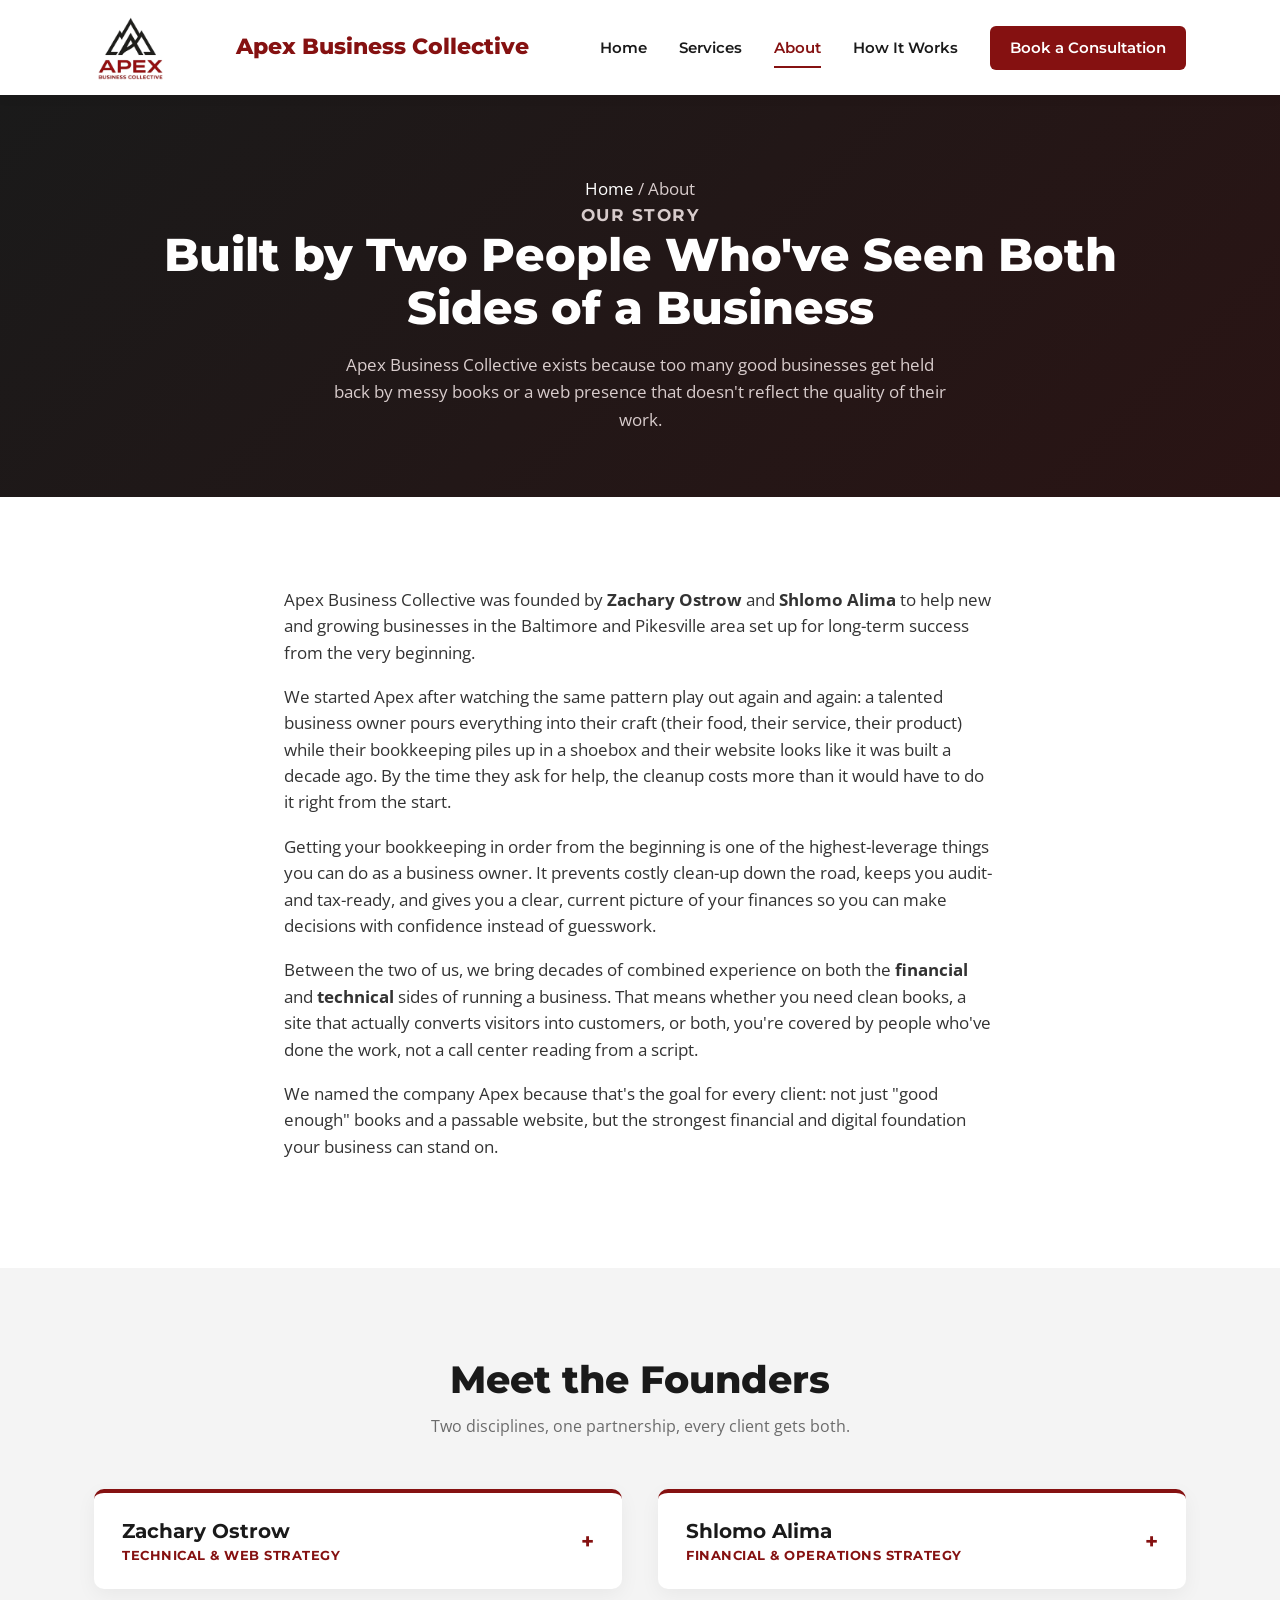
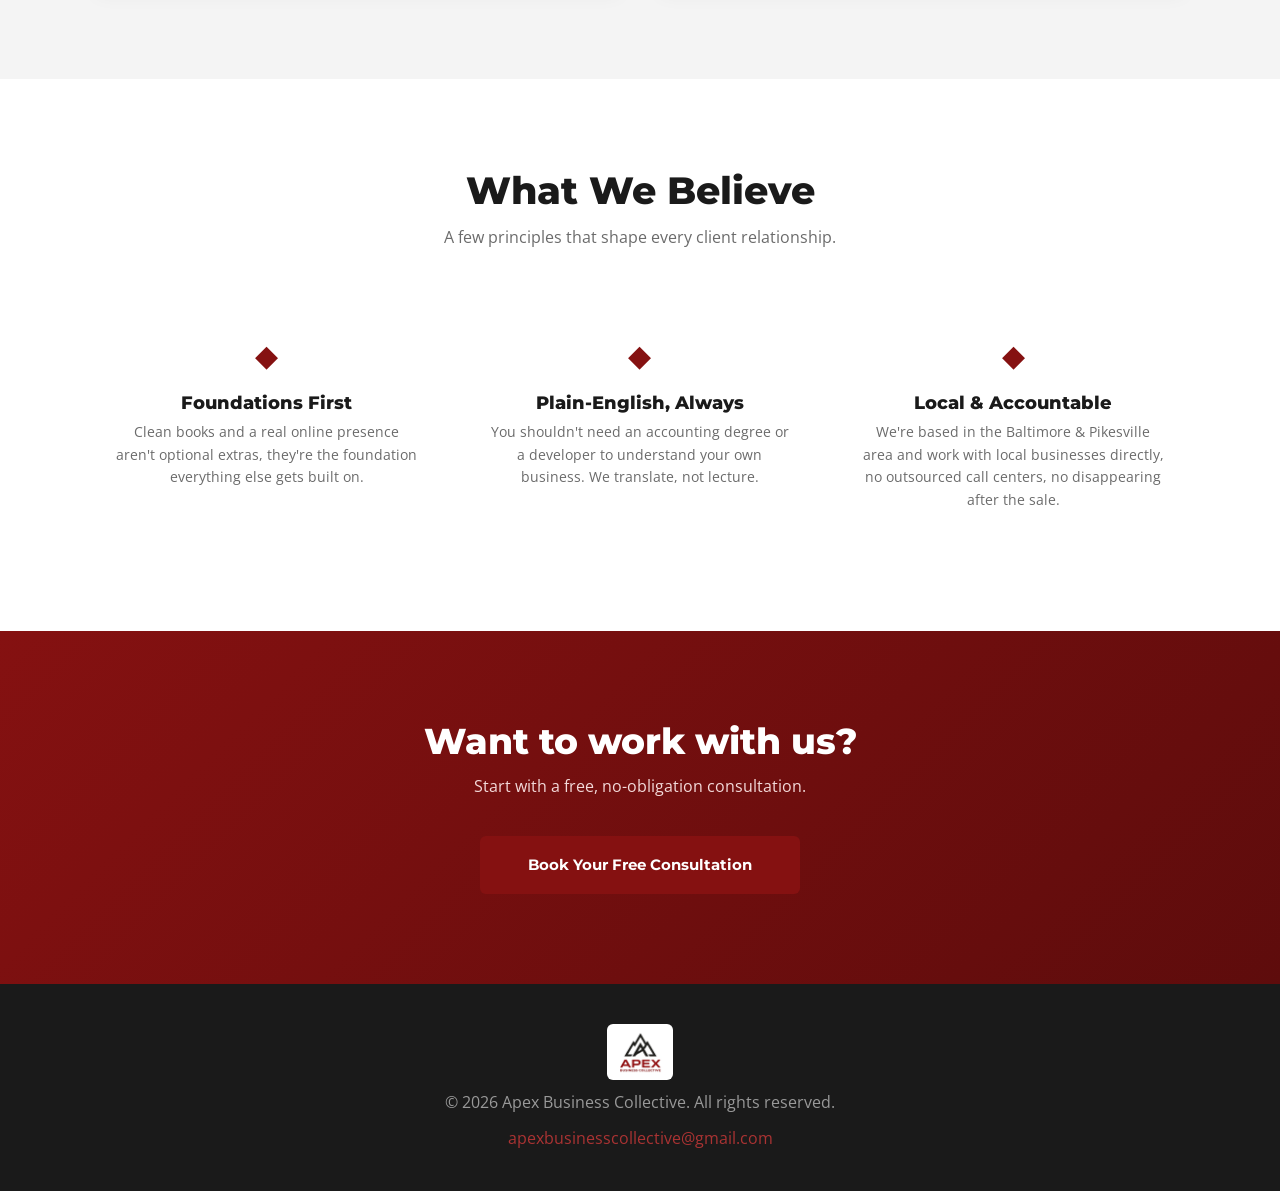
==== about.html @ ff61e94d "Add files via upload" ====
<!DOCTYPE html>
<html lang="en">
<head>
<meta charset="UTF-8">
<meta name="viewport" content="width=device-width, initial-scale=1.0">
<title>About Us | Apex Business Collective</title>
<meta name="description" content="Meet the founders of Apex Business Collective and learn why we help Baltimore & Pikesville businesses build strong financial and online foundations.">
<link rel="icon" href="assets/apex-logo.png">
<link rel="preconnect" href="https://fonts.googleapis.com">
<link href="https://fonts.googleapis.com/css2?family=Montserrat:wght@400;500;600;700;800&family=Open+Sans:wght@400;500;600&display=swap" rel="stylesheet">
<link rel="stylesheet" href="styles.css">
</head>
<body>

<header class="site-header" id="top">
  <div class="container header-inner">
    <a href="index.html" class="brand-logo-link">
      <img src="assets/apex-logo.png" alt="Apex Business Collective logo" class="brand-logo">
    </a>
    <a href="index.html" class="brand-text">Apex Business Collective</a>
    <div class="nav-wrapper">
    <nav class="main-nav" id="main-nav">
      <a href="index.html">Home</a>
      <a href="services.html">Services</a>
      <a href="about.html" class="active">About</a>
      <a href="process.html">How It Works</a>
      <a href="https://calendar.app.google/qiCQmTre6KqLzsWX6" class="nav-cta" target="_blank" rel="noopener">Book a Consultation</a>
    </nav>
    <button class="nav-toggle" id="nav-toggle" aria-label="Toggle navigation" aria-expanded="false">
      <span></span><span></span><span></span>
    </button>
    </div>
  </div>
</header>

<main>

  <section class="page-hero">
    <div class="container">
      <p class="breadcrumb"><a href="index.html">Home</a> / About</p>
      <p class="page-hero-eyebrow">Our Story</p>
      <h1>Built by Two People Who've Seen Both Sides of a Business</h1>
      <p>Apex Business Collective exists because too many good businesses get held back by messy books or a web presence that doesn't reflect the quality of their work.</p>
    </div>
  </section>

  <section class="story">
    <div class="container story-inner reveal">
      <p>Apex Business Collective was founded by <strong>Zachary Ostrow</strong> and <strong>Shlomo Alima</strong> to help new and growing businesses in the Baltimore and Pikesville area set up for long-term success from the very beginning.</p>
      <p>We started Apex after watching the same pattern play out again and again: a talented business owner pours everything into their craft (their food, their service, their product) while their bookkeeping piles up in a shoebox and their website looks like it was built a decade ago. By the time they ask for help, the cleanup costs more than it would have to do it right from the start.</p>
      <p>Getting your bookkeeping in order from the beginning is one of the highest-leverage things you can do as a business owner. It prevents costly clean-up down the road, keeps you audit- and tax-ready, and gives you a clear, current picture of your finances so you can make decisions with confidence instead of guesswork.</p>
      <p>Between the two of us, we bring decades of combined experience on both the <strong>financial</strong> and <strong>technical</strong> sides of running a business. That means whether you need clean books, a site that actually converts visitors into customers, or both, you're covered by people who've done the work, not a call center reading from a script.</p>
      <p>We named the company Apex because that's the goal for every client: not just "good enough" books and a passable website, but the strongest financial and digital foundation your business can stand on.</p>
    </div>
  </section>

  <section class="founders-detail">
    <div class="container">
      <h2 class="section-title reveal">Meet the Founders</h2>
      <p class="section-sub reveal">Two disciplines, one partnership, every client gets both.</p>
      <div class="founder-detail-grid reveal-stagger">
        <div class="faq-item founder-item reveal-item">
          <button class="faq-question founder-question">
            <span>
              <span class="founder-name">Zachary Ostrow</span>
              <span class="founder-role">Technical &amp; Web Strategy</span>
            </span>
            <span class="faq-plus">+</span>
          </button>
          <div class="faq-answer">
            <p>Zachary has spent more than six years working with bookkeeping firms across Maryland, with a focus on bringing new technology and modern tools into the bookkeeping space. His goal has always been to help business owners stay organized while truly understanding the financial story behind their numbers.</p>
            <p>At Apex, Zachary applies that same mindset to the websites and digital systems we build for clients, using the right tools to make a business easier to run and easier to understand from the outside looking in.</p>
          </div>
        </div>
        <div class="faq-item founder-item reveal-item">
          <button class="faq-question founder-question">
            <span>
              <span class="founder-name">Shlomo Alima</span>
              <span class="founder-role">Financial &amp; Operations Strategy</span>
            </span>
            <span class="faq-plus">+</span>
          </button>
          <div class="faq-answer">
            <p>Shlomo has worked in financial roles, as both a bookkeeper and a Chief Financial Officer, for more than 30 years. Throughout his career he has brought that expertise to small businesses, local restaurants, and non-profits, helping them understand and grow their organizations from a financial standpoint.</p>
            <p>More than a decade ago, Shlomo turned his focus toward small business bookkeeping, committed to providing steady support, guidance, and knowledge to business owners, especially those just getting started. Apex Business Collective carries that commitment forward: the name is a nod to Shlomo's long-standing practice, ABC, Accounting and Business Consulting.</p>
          </div>
        </div>
      </div>
    </div>
  </section>

  <section class="values-band">
    <div class="container">
      <h2 class="section-title reveal">What We Believe</h2>
      <p class="section-sub reveal">A few principles that shape every client relationship.</p>
      <div class="value-grid reveal-stagger">
        <div class="value-card reveal-item">
          <div class="value-icon">◆</div>
          <h3>Foundations First</h3>
          <p>Clean books and a real online presence aren't optional extras, they're the foundation everything else gets built on.</p>
        </div>
        <div class="value-card reveal-item">
          <div class="value-icon">◆</div>
          <h3>Plain-English, Always</h3>
          <p>You shouldn't need an accounting degree or a developer to understand your own business. We translate, not lecture.</p>
        </div>
        <div class="value-card reveal-item">
          <div class="value-icon">◆</div>
          <h3>Local &amp; Accountable</h3>
          <p>We're based in the Baltimore &amp; Pikesville area and work with local businesses directly, no outsourced call centers, no disappearing after the sale.</p>
        </div>
      </div>
    </div>
  </section>

  <section class="cta-banner">
    <div class="container cta-inner reveal">
      <h2>Want to work with us?</h2>
      <p>Start with a free, no-obligation consultation.</p>
      <a href="https://calendar.app.google/qiCQmTre6KqLzsWX6" class="btn btn-primary btn-wide" style="max-width:320px; margin: 0 auto; display:block;" target="_blank" rel="noopener">Book Your Free Consultation</a>
    </div>
  </section>

</main>

<footer class="site-footer">
  <div class="container footer-inner">
    <img src="assets/apex-logo.png" alt="Apex Business Collective" class="footer-logo">
    <p>&copy; <span id="year"></span> Apex Business Collective. All rights reserved.</p>
    <p class="footer-email"><a href="mailto:apexbusinesscollective@gmail.com">apexbusinesscollective@gmail.com</a></p>
  </div>
</footer>

<script src="script.js"></script>
</body>
</html>
---- styles.css ----
:root {
  --maroon: #851111;
  --maroon-dark: #5e0c0c;
  --maroon-light: #a33;
  --black: #1a1a1a;
  --gray: #6b6b6b;
  --gray-light: #f4f4f4;
  --white: #ffffff;
  --font-head: 'Montserrat', sans-serif;
  --font-body: 'Open Sans', sans-serif;
}

* { margin: 0; padding: 0; box-sizing: border-box; }

html { scroll-behavior: smooth; }

body {
  font-family: var(--font-body);
  color: var(--black);
  line-height: 1.6;
  background: var(--white);
  opacity: 0;
  transition: opacity 0.35s ease;
}

body.is-loaded { opacity: 1; }
body.is-leaving { opacity: 0; }

/* Scroll-reveal */
.reveal {
  opacity: 0;
  transform: translateY(28px);
  transition: opacity 0.7s ease, transform 0.7s ease;
}

.reveal.in-view {
  opacity: 1;
  transform: translateY(0);
}

.reveal-stagger.in-view .reveal-item {
  opacity: 1;
  transform: translateY(0);
}

.reveal-item {
  opacity: 0;
  transform: translateY(24px);
  transition: opacity 0.6s ease, transform 0.6s ease;
}

.reveal-stagger.in-view .reveal-item:nth-child(1) { transition-delay: 0.05s; }
.reveal-stagger.in-view .reveal-item:nth-child(2) { transition-delay: 0.15s; }
.reveal-stagger.in-view .reveal-item:nth-child(3) { transition-delay: 0.25s; }
.reveal-stagger.in-view .reveal-item:nth-child(4) { transition-delay: 0.35s; }
.reveal-stagger.in-view .reveal-item:nth-child(5) { transition-delay: 0.45s; }
.reveal-stagger.in-view .reveal-item:nth-child(6) { transition-delay: 0.55s; }

img { max-width: 100%; display: block; }

.container {
  max-width: 1140px;
  margin: 0 auto;
  padding: 0 24px;
}

h1, h2, h3, h4 {
  font-family: var(--font-head);
  font-weight: 800;
  line-height: 1.15;
}

a { color: inherit; text-decoration: none; }

/* Header */
.site-header {
  position: sticky;
  top: 0;
  z-index: 100;
  background: var(--white);
  box-shadow: 0 2px 12px rgba(0,0,0,0.06);
}

.header-inner {
  display: flex;
  align-items: center;
  justify-content: space-between;
  height: 95px;
}

.brand-logo { height: 70px; width: auto; }

.brand-text {
  font-family: var(--font-head);
  font-weight: 800;
  font-size: 22px;
  color: var(--maroon);
  line-height: 1.1;
  white-space: nowrap;
}

.nav-wrapper {
  display: flex;
  align-items: center;
  gap: 20px;
}

.main-nav {
  display: flex;
  align-items: center;
  gap: 32px;
}

.main-nav a {
  font-family: var(--font-head);
  font-weight: 600;
  font-size: 15px;
  color: var(--black);
  transition: color 0.2s;
}

.main-nav a:hover { color: var(--maroon); }

.main-nav a.active {
  color: var(--maroon);
  position: relative;
}

.main-nav a.active::after {
  content: '';
  position: absolute;
  left: 0;
  right: 0;
  bottom: -8px;
  height: 2px;
  background: var(--maroon);
}

.nav-cta {
  background: var(--maroon);
  color: var(--white) !important;
  padding: 10px 20px;
  border-radius: 6px;
}

.nav-cta:hover { background: var(--maroon-dark); color: var(--white) !important; }

.nav-toggle {
  display: none;
  flex-direction: column;
  justify-content: center;
  gap: 5px;
  background: none;
  border: none;
  cursor: pointer;
  width: 32px;
  height: 32px;
}

.nav-toggle span {
  display: block;
  height: 3px;
  width: 100%;
  background: var(--black);
  border-radius: 2px;
}

/* Hero */
.hero {
  background: linear-gradient(160deg, #fafafa 0%, #f0e9e9 100%);
  padding: 100px 0 90px;
  text-align: center;
}

/* Page Hero (subpages) */
.page-hero {
  background: linear-gradient(135deg, var(--black) 0%, #2a1414 100%);
  color: var(--white);
  padding: 80px 0 64px;
  text-align: center;
}

.page-hero-eyebrow {
  font-family: var(--font-head);
  font-weight: 700;
  letter-spacing: 1.5px;
  text-transform: uppercase;
  color: var(--maroon-light);
  font-size: 14px;
  margin-bottom: 14px;
}

.page-hero h1 {
  font-size: clamp(32px, 5vw, 46px);
  margin-bottom: 16px;
}

.page-hero p {
  max-width: 620px;
  margin: 0 auto;
  color: #d8cccc;
  font-size: 17px;
}

.breadcrumb {
  font-size: 13px;
  color: #c9a8a8;
  margin-bottom: 18px;
}

.breadcrumb a { color: var(--white); }
.breadcrumb a:hover { color: var(--maroon-light); }

.hero-eyebrow {
  font-family: var(--font-head);
  font-weight: 700;
  letter-spacing: 1.5px;
  text-transform: uppercase;
  color: var(--maroon);
  font-size: 14px;
  margin-bottom: 18px;
}

.hero h1 {
  font-size: clamp(36px, 6vw, 58px);
  max-width: 820px;
  margin: 0 auto 20px;
}

.accent { color: var(--maroon); }

.hero-sub {
  font-family: var(--font-head);
  font-weight: 700;
  letter-spacing: 2px;
  font-size: 16px;
  color: var(--black);
  margin-bottom: 22px;
}

.hero-desc {
  max-width: 620px;
  margin: 0 auto 36px;
  color: var(--gray);
  font-size: 17px;
}

.hero-actions {
  display: flex;
  gap: 16px;
  justify-content: center;
  flex-wrap: wrap;
  margin-bottom: 22px;
}

.btn {
  font-family: var(--font-head);
  font-weight: 700;
  font-size: 15px;
  padding: 15px 32px;
  border-radius: 6px;
  display: inline-block;
  transition: all 0.2s;
  cursor: pointer;
  border: 2px solid transparent;
}

.btn-primary {
  background: var(--maroon);
  color: var(--white);
}

.btn-primary:hover {
  background: var(--maroon-dark);
  transform: translateY(-2px);
}

.btn-ghost {
  border-color: var(--black);
  color: var(--black);
}

.btn-ghost:hover {
  background: var(--black);
  color: var(--white);
}

.btn-wide { width: 100%; }

.hero-note {
  font-style: italic;
  color: var(--gray);
  font-size: 14px;
}

/* Section generic */
.section-title {
  font-size: clamp(28px, 4vw, 38px);
  text-align: center;
  margin-bottom: 12px;
}

.section-sub {
  text-align: center;
  color: var(--gray);
  max-width: 560px;
  margin: 0 auto 50px;
  font-size: 16px;
}

.services { padding: 90px 0; }

.service-grid {
  display: grid;
  grid-template-columns: repeat(2, 1fr);
  gap: 28px;
}

.service-card {
  background: var(--gray-light);
  border: 1px solid #eaeaea;
  border-left: 4px solid var(--maroon);
  border-radius: 8px;
  padding: 32px;
  transition: transform 0.2s, box-shadow 0.2s;
}

.service-card:hover {
  transform: translateY(-4px);
  box-shadow: 0 10px 24px rgba(0,0,0,0.08);
}

.service-num {
  font-family: var(--font-head);
  font-weight: 800;
  font-size: 28px;
  color: var(--maroon);
  opacity: 0.5;
}

.service-card h3 { margin: 10px 0 10px; font-size: 20px; }
.service-card p { color: var(--gray); font-size: 15px; }

/* Service detail (services.html) */
.service-detail {
  padding: 90px 0;
  border-bottom: 1px solid #ececec;
}

.service-detail:nth-of-type(even) { background: var(--gray-light); }

.service-detail-inner {
  display: grid;
  grid-template-columns: 0.8fr 1.2fr;
  gap: 50px;
  align-items: start;
}

.service-detail-num {
  font-family: var(--font-head);
  font-weight: 800;
  font-size: 64px;
  color: var(--maroon);
  opacity: 0.25;
  line-height: 1;
}

.service-detail-head h2 {
  font-size: clamp(24px, 3vw, 30px);
  margin: 4px 0 14px;
}

.service-detail-head p { color: var(--gray); font-size: 16px; }

.service-detail-list {
  list-style: none;
}

.service-detail-list li {
  padding: 10px 0 10px 30px;
  border-bottom: 1px solid #e6e6e6;
  position: relative;
  font-size: 15px;
}

.service-detail-list li:last-child { border-bottom: none; }

.service-detail-list li::before {
  content: '✓';
  position: absolute;
  left: 0;
  color: var(--maroon);
  font-weight: 700;
}

/* Mini comparison / value props */
.value-grid {
  display: grid;
  grid-template-columns: repeat(3, 1fr);
  gap: 28px;
}

.value-card {
  text-align: center;
  padding: 30px 20px;
}

.value-card .value-icon {
  font-size: 30px;
  color: var(--maroon);
  margin-bottom: 14px;
}

.value-card h3 { font-size: 18px; margin-bottom: 8px; }
.value-card p { color: var(--gray); font-size: 14px; }

/* About page detail */
.story {
  padding: 90px 0;
}

.story-inner { max-width: 760px; margin: 0 auto; }
.story-inner p { margin-bottom: 18px; font-size: 16.5px; color: #333; }

.founders-detail {
  padding: 90px 0;
  background: var(--gray-light);
}

.founder-detail-grid {
  display: grid;
  grid-template-columns: repeat(2, 1fr);
  gap: 36px;
  align-items: start;
}

.values-band {
  padding: 90px 0;
}

/* Process timeline */
.timeline {
  max-width: 760px;
  margin: 0 auto;
}

.timeline-step {
  display: grid;
  grid-template-columns: 64px 1fr;
  gap: 24px;
  padding-bottom: 46px;
  position: relative;
}

.timeline-step:last-child { padding-bottom: 0; }

.timeline-step::before {
  content: '';
  position: absolute;
  left: 31px;
  top: 64px;
  bottom: 0;
  width: 2px;
  background: #e2cccc;
}

.timeline-step:last-child::before { display: none; }

.timeline-num {
  width: 64px;
  height: 64px;
  border-radius: 50%;
  background: var(--maroon);
  color: var(--white);
  font-family: var(--font-head);
  font-weight: 800;
  font-size: 22px;
  display: flex;
  align-items: center;
  justify-content: center;
  z-index: 1;
}

.timeline-content h3 { font-size: 20px; margin-bottom: 6px; }
.timeline-content .timeline-meta {
  color: var(--maroon);
  font-size: 13px;
  font-weight: 700;
  text-transform: uppercase;
  letter-spacing: 0.5px;
  margin-bottom: 8px;
  display: inline-block;
}
.timeline-content p { color: var(--gray); font-size: 15.5px; }

/* FAQ accordion */
.faq { padding: 90px 0; background: var(--gray-light); }

.faq-list { max-width: 760px; margin: 0 auto; }

.faq-item {
  border-bottom: 1px solid #ddd;
}

.faq-question {
  width: 100%;
  background: none;
  border: none;
  text-align: left;
  padding: 22px 0;
  font-family: var(--font-head);
  font-weight: 700;
  font-size: 17px;
  cursor: pointer;
  display: flex;
  justify-content: space-between;
  align-items: center;
  color: var(--black);
}

.faq-question .faq-plus {
  font-size: 22px;
  color: var(--maroon);
  transition: transform 0.25s ease;
  flex-shrink: 0;
  margin-left: 16px;
}

.faq-item.open .faq-plus { transform: rotate(45deg); }

.faq-answer {
  max-height: 0;
  overflow: hidden;
  transition: max-height 0.3s ease;
}

.faq-answer p {
  padding-bottom: 22px;
  color: var(--gray);
  font-size: 15.5px;
}

/* Founder accordion (about.html) */
.founder-item {
  background: var(--white);
  border-bottom: none;
  border-top: 4px solid var(--maroon);
  border-radius: 10px;
  padding: 0 28px;
  box-shadow: 0 6px 20px rgba(0,0,0,0.05);
}

.founder-question {
  padding: 26px 0;
}

.founder-question .founder-name {
  display: block;
  font-size: 20px;
}

.founder-question .founder-role {
  display: block;
  font-size: 13px;
  font-weight: 700;
  text-transform: uppercase;
  letter-spacing: 0.5px;
  color: var(--maroon);
  margin-top: 4px;
}

/* About */
.about {
  background: var(--black);
  color: var(--white);
  padding: 90px 0;
}

.about-inner {
  display: grid;
  grid-template-columns: 1.4fr 1fr;
  gap: 60px;
  align-items: center;
}

.about-text .section-title { text-align: left; color: var(--white); }
.about-text p { color: #ccc; margin-bottom: 16px; font-size: 16px; }
.about-text strong { color: var(--white); }

.about-cards {
  display: flex;
  flex-direction: column;
  gap: 20px;
}

.founder-card {
  background: rgba(255,255,255,0.06);
  border: 1px solid rgba(255,255,255,0.15);
  border-radius: 8px;
  padding: 24px;
  border-top: 3px solid var(--maroon);
}

.founder-card h4 { font-size: 18px; margin-bottom: 6px; }
.founder-card p { color: #bbb; font-size: 14px; }

/* Process */
.process { padding: 90px 0; background: var(--gray-light); }

.process-grid {
  display: grid;
  grid-template-columns: repeat(4, 1fr);
  gap: 28px;
}

.process-step { text-align: center; }

.process-step-num {
  display: inline-flex;
  align-items: center;
  justify-content: center;
  width: 48px;
  height: 48px;
  border-radius: 50%;
  background: var(--maroon);
  color: var(--white);
  font-family: var(--font-head);
  font-weight: 800;
  font-size: 18px;
  margin-bottom: 16px;
}

.process-step h3 { font-size: 18px; margin-bottom: 8px; }
.process-step p { color: var(--gray); font-size: 14px; }

/* CTA / Contact */
.cta-banner {
  background: linear-gradient(135deg, var(--maroon) 0%, var(--maroon-dark) 100%);
  color: var(--white);
  padding: 90px 0;
}

.cta-inner { text-align: center; }

.cta-banner h2 {
  font-size: clamp(26px, 4vw, 36px);
  margin-bottom: 12px;
}

.cta-banner p { color: #f3d9d9; margin-bottom: 36px; }

.contact-form {
  max-width: 600px;
  margin: 0 auto;
  text-align: left;
}

.form-row {
  display: grid;
  grid-template-columns: 1fr 1fr;
  gap: 14px;
  margin-bottom: 14px;
}

.contact-form input,
.contact-form textarea {
  width: 100%;
  padding: 14px 16px;
  border-radius: 6px;
  border: none;
  font-family: var(--font-body);
  font-size: 15px;
  margin-bottom: 14px;
  background: var(--white);
  color: var(--black);
}

.contact-form textarea { resize: vertical; }

.contact-form .btn-primary {
  background: var(--black);
  margin-top: 6px;
}

.contact-form .btn-primary:hover { background: #000; }

.form-status {
  margin-top: 14px;
  font-size: 14px;
  color: #fff;
  font-weight: 600;
}

.cta-direct {
  margin-top: 30px;
  color: #f3d9d9;
}

.cta-direct a { color: var(--white); text-decoration: underline; }

/* Footer */
.site-footer {
  background: var(--black);
  color: #999;
  padding: 40px 0;
}

.footer-inner {
  display: flex;
  flex-direction: column;
  align-items: center;
  gap: 10px;
  text-align: center;
}

.footer-logo {
  height: 56px;
  background: var(--white);
  padding: 6px 10px;
  border-radius: 6px;
}

.footer-email a { color: var(--maroon-light); }

/* Responsive */
@media (max-width: 880px) {
  .about-inner { grid-template-columns: 1fr; }
  .about-text .section-title { text-align: center; }
  .process-grid { grid-template-columns: repeat(2, 1fr); }
  .service-detail-inner { grid-template-columns: 1fr; }
  .founder-detail-grid { grid-template-columns: 1fr; }
  .value-grid { grid-template-columns: 1fr; }
}

@media (max-width: 720px) {
  .main-nav {
    position: absolute;
    top: 95px;
    left: 0;
    right: 0;
    background: var(--white);
    flex-direction: column;
    align-items: flex-start;
    padding: 20px 24px 28px;
    gap: 18px;
    box-shadow: 0 8px 16px rgba(0,0,0,0.08);
    display: none;
  }
  .main-nav.open { display: flex; }
  .nav-toggle { display: flex; }
  .brand-text { display: none; }
  .service-grid { grid-template-columns: 1fr; }
  .process-grid { grid-template-columns: 1fr; }
  .form-row { grid-template-columns: 1fr; }
  .timeline-step { grid-template-columns: 48px 1fr; gap: 16px; }
  .timeline-num { width: 48px; height: 48px; font-size: 16px; }
  .timeline-step::before { left: 23px; top: 48px; }
}
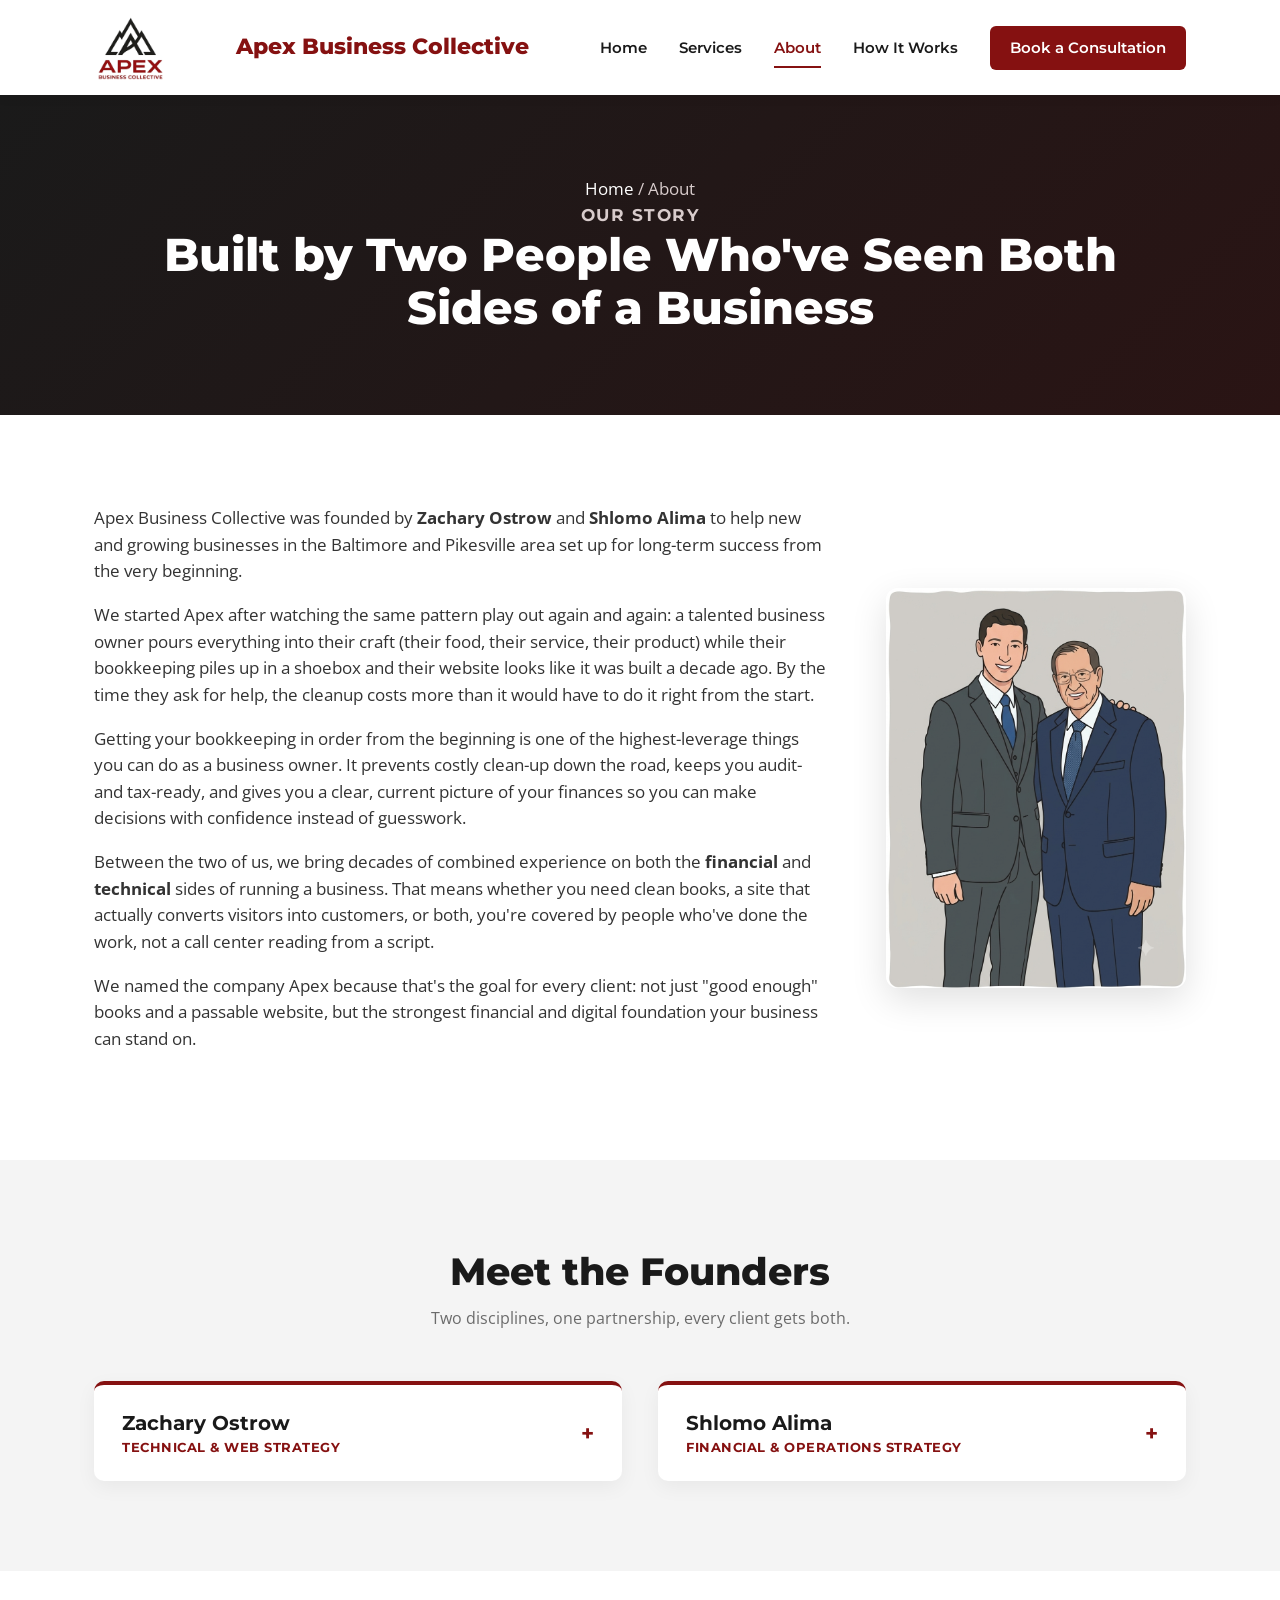
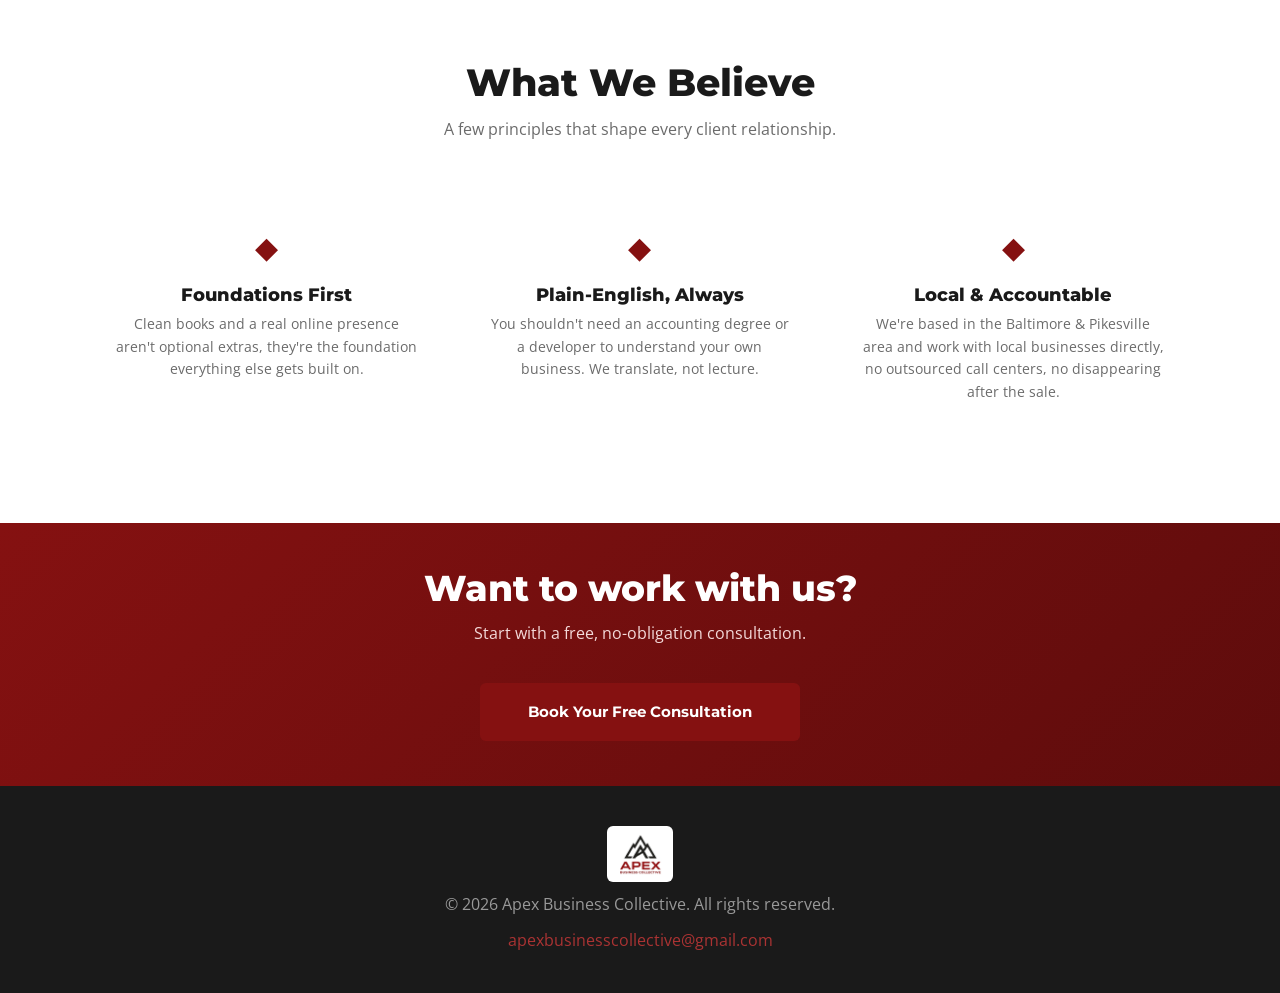
==== commit 6618593d: "Add files via upload" ====
--- a/about.html
+++ b/about.html
@@ -40,26 +40,30 @@
       <p class="breadcrumb"><a href="index.html">Home</a> / About</p>
       <p class="page-hero-eyebrow">Our Story</p>
       <h1>Built by Two People Who've Seen Both Sides of a Business</h1>
-      <p>Apex Business Collective exists because too many good businesses get held back by messy books or a web presence that doesn't reflect the quality of their work.</p>
     </div>
   </section>
 
   <section class="story">
-    <div class="container story-inner reveal">
-      <p>Apex Business Collective was founded by <strong>Zachary Ostrow</strong> and <strong>Shlomo Alima</strong> to help new and growing businesses in the Baltimore and Pikesville area set up for long-term success from the very beginning.</p>
-      <p>We started Apex after watching the same pattern play out again and again: a talented business owner pours everything into their craft (their food, their service, their product) while their bookkeeping piles up in a shoebox and their website looks like it was built a decade ago. By the time they ask for help, the cleanup costs more than it would have to do it right from the start.</p>
-      <p>Getting your bookkeeping in order from the beginning is one of the highest-leverage things you can do as a business owner. It prevents costly clean-up down the road, keeps you audit- and tax-ready, and gives you a clear, current picture of your finances so you can make decisions with confidence instead of guesswork.</p>
-      <p>Between the two of us, we bring decades of combined experience on both the <strong>financial</strong> and <strong>technical</strong> sides of running a business. That means whether you need clean books, a site that actually converts visitors into customers, or both, you're covered by people who've done the work, not a call center reading from a script.</p>
-      <p>We named the company Apex because that's the goal for every client: not just "good enough" books and a passable website, but the strongest financial and digital foundation your business can stand on.</p>
+    <div class="container story-split">
+      <div class="story-text reveal">
+        <p>Apex Business Collective was founded by <strong>Zachary Ostrow</strong> and <strong>Shlomo Alima</strong> to help new and growing businesses in the Baltimore and Pikesville area set up for long-term success from the very beginning.</p>
+        <p>We started Apex after watching the same pattern play out again and again: a talented business owner pours everything into their craft (their food, their service, their product) while their bookkeeping piles up in a shoebox and their website looks like it was built a decade ago. By the time they ask for help, the cleanup costs more than it would have to do it right from the start.</p>
+        <p>Getting your bookkeeping in order from the beginning is one of the highest-leverage things you can do as a business owner. It prevents costly clean-up down the road, keeps you audit- and tax-ready, and gives you a clear, current picture of your finances so you can make decisions with confidence instead of guesswork.</p>
+        <p>Between the two of us, we bring decades of combined experience on both the <strong>financial</strong> and <strong>technical</strong> sides of running a business. That means whether you need clean books, a site that actually converts visitors into customers, or both, you're covered by people who've done the work, not a call center reading from a script.</p>
+        <p>We named the company Apex because that's the goal for every client: not just "good enough" books and a passable website, but the strongest financial and digital foundation your business can stand on.</p>
+      </div>
+      <div class="story-img reveal">
+        <img src="assets/founders.png" alt="Zachary Ostrow and Shlomo Alima, founders of Apex Business Collective" class="founders-photo">
+      </div>
     </div>
   </section>
 
-  <section class="founders-detail">
+  <section class="founders-detail" id="founders-section">
     <div class="container">
       <h2 class="section-title reveal">Meet the Founders</h2>
       <p class="section-sub reveal">Two disciplines, one partnership, every client gets both.</p>
       <div class="founder-detail-grid reveal-stagger">
-        <div class="faq-item founder-item reveal-item">
+        <div class="faq-item founder-item reveal-item" id="founder-zachary">
           <button class="faq-question founder-question">
             <span>
               <span class="founder-name">Zachary Ostrow</span>
@@ -72,7 +76,7 @@
             <p>At Apex, Zachary applies that same mindset to the websites and digital systems we build for clients, using the right tools to make a business easier to run and easier to understand from the outside looking in.</p>
           </div>
         </div>
-        <div class="faq-item founder-item reveal-item">
+        <div class="faq-item founder-item reveal-item" id="founder-shlomo">
           <button class="faq-question founder-question">
             <span>
               <span class="founder-name">Shlomo Alima</span>
--- a/styles.css
+++ b/styles.css
@@ -330,6 +330,13 @@
   box-shadow: 0 10px 24px rgba(0,0,0,0.08);
 }
 
+.service-card-link {
+  display: block;
+  text-decoration: none;
+  color: inherit;
+  cursor: pointer;
+}
+
 .service-num {
   font-family: var(--font-head);
   font-weight: 800;
@@ -422,6 +429,37 @@
 .story-inner { max-width: 760px; margin: 0 auto; }
 .story-inner p { margin-bottom: 18px; font-size: 16.5px; color: #333; }
 
+.story-split {
+  display: grid;
+  grid-template-columns: 1fr auto;
+  gap: 60px;
+  align-items: center;
+}
+
+.story-text p { margin-bottom: 18px; font-size: 16.5px; color: #333; }
+
+.story-img {
+  flex-shrink: 0;
+}
+
+.story-img .founders-photo {
+  width: 300px;
+  max-width: 300px;
+  border-radius: 12px;
+  box-shadow: 0 12px 36px rgba(0,0,0,0.12);
+  display: block;
+}
+
+@media (max-width: 880px) {
+  .story-split {
+    grid-template-columns: 1fr;
+  }
+  .story-img .founders-photo {
+    width: 220px;
+    margin: 0 auto;
+  }
+}
+
 .founders-detail {
   padding: 90px 0;
   background: var(--gray-light);
@@ -436,6 +474,98 @@
 
 .values-band {
   padding: 90px 0;
+}
+
+/* Home feature strip (team photo) */
+.home-feature {
+  padding: 80px 0;
+  background: var(--black);
+  color: var(--white);
+}
+
+.home-feature-inner {
+  display: grid;
+  grid-template-columns: 1fr 1fr;
+  gap: 60px;
+  align-items: center;
+}
+
+.home-feature-img {
+  width: 100%;
+  border-radius: 10px;
+  display: block;
+  object-fit: cover;
+  max-height: 380px;
+}
+
+.home-feature-text h2 {
+  font-size: clamp(24px, 3vw, 32px);
+  color: var(--white);
+  margin-bottom: 16px;
+}
+
+.home-feature-text p {
+  color: #ccc;
+  font-size: 16px;
+  margin-bottom: 14px;
+}
+
+/* Founders photo (about) */
+.founders-photo-wrap {
+  text-align: center;
+  margin-bottom: 50px;
+}
+
+.founders-photo {
+  display: inline-block;
+  max-width: 340px;
+  width: 100%;
+  border-radius: 12px;
+  box-shadow: 0 12px 36px rgba(0,0,0,0.12);
+}
+
+/* Software / tool logos strip */
+.tools-strip {
+  padding: 60px 0;
+  background: var(--gray-light);
+  border-top: 1px solid #e4e4e4;
+}
+
+.tools-strip h3 {
+  text-align: center;
+  font-size: 18px;
+  margin-bottom: 30px;
+  color: var(--gray);
+  text-transform: uppercase;
+  letter-spacing: 1px;
+  font-weight: 700;
+}
+
+.tools-logos {
+  display: flex;
+  align-items: center;
+  justify-content: center;
+  gap: 52px;
+  flex-wrap: wrap;
+}
+
+.tools-logos img {
+  height: 90px;
+  width: auto;
+  object-fit: contain;
+  opacity: 0.85;
+  transition: opacity 0.2s;
+  filter: grayscale(10%);
+}
+
+.tools-logos img:hover {
+  opacity: 1;
+  filter: none;
+}
+
+@media (max-width: 880px) {
+  .home-feature-inner { grid-template-columns: 1fr; }
+  .home-feature-img { max-height: 280px; }
 }
 
 /* Process timeline */
@@ -569,6 +699,48 @@
   margin-top: 4px;
 }
 
+/* Testimonial */
+.testimonial-band {
+  background: var(--gray-light);
+  padding: 70px 0;
+}
+
+.testimonial-card {
+  max-width: 780px;
+  margin: 0 auto;
+  text-align: center;
+  position: relative;
+}
+
+.testimonial-mark {
+  display: block;
+  font-family: Georgia, serif;
+  font-size: 96px;
+  line-height: 0.6;
+  color: var(--maroon);
+  opacity: 0.25;
+  margin-bottom: 24px;
+}
+
+.testimonial-card blockquote {
+  font-family: var(--font-head);
+  font-size: clamp(18px, 2.5vw, 24px);
+  font-weight: 600;
+  color: var(--black);
+  line-height: 1.5;
+  margin-bottom: 20px;
+}
+
+.testimonial-card cite {
+  font-style: normal;
+  font-family: var(--font-head);
+  font-weight: 700;
+  font-size: 13px;
+  text-transform: uppercase;
+  letter-spacing: 1px;
+  color: var(--maroon);
+}
+
 /* About */
 .about {
   background: var(--black);
@@ -604,6 +776,28 @@
 .founder-card h4 { font-size: 18px; margin-bottom: 6px; }
 .founder-card p { color: #bbb; font-size: 14px; }
 
+.founder-card-link {
+  display: block;
+  text-decoration: none;
+  transition: transform 0.2s, box-shadow 0.2s, background 0.2s;
+}
+
+.founder-card-link:hover {
+  background: rgba(255,255,255,0.1);
+  transform: translateY(-3px);
+  box-shadow: 0 8px 20px rgba(0,0,0,0.2);
+}
+
+.founder-card-cta {
+  display: inline-block;
+  margin-top: 10px;
+  font-family: var(--font-head);
+  font-weight: 700;
+  font-size: 13px;
+  color: var(--maroon-light);
+  letter-spacing: 0.5px;
+}
+
 /* Process */
 .process { padding: 90px 0; background: var(--gray-light); }
 
@@ -637,7 +831,7 @@
 .cta-banner {
   background: linear-gradient(135deg, var(--maroon) 0%, var(--maroon-dark) 100%);
   color: var(--white);
-  padding: 90px 0;
+  padding: 45px 0;
 }
 
 .cta-inner { text-align: center; }
